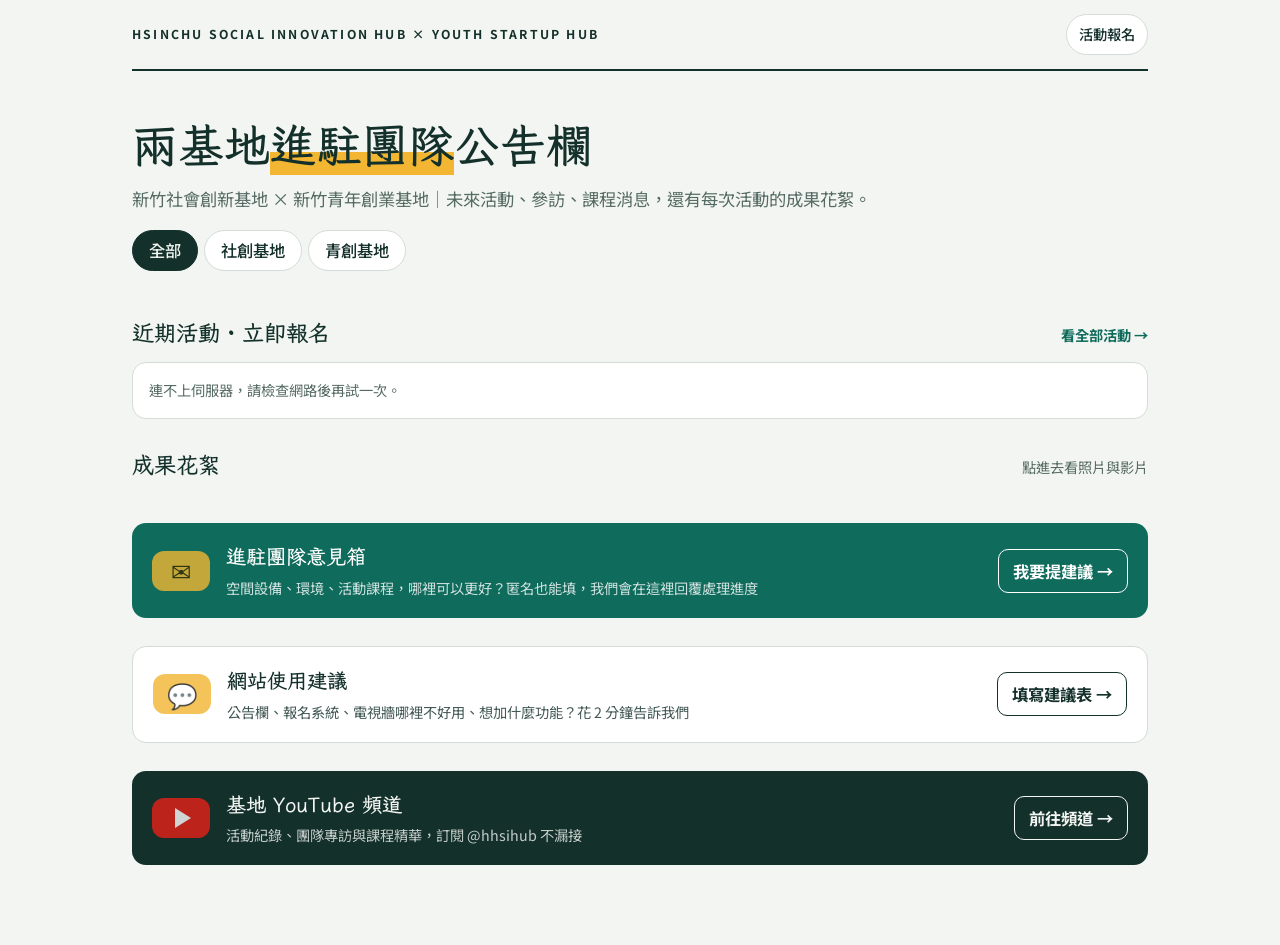
==== index.html @ 6c0ae5ec "公告欄加「網站使用建議」區塊（在意見箱下面） Co-Authored-By: Claude Opus 5.5 <noreply@anthropic.com> Claude-Session: https" ====
<!DOCTYPE html>
<html lang="zh-Hant">
<head>
<meta charset="utf-8">
<meta name="viewport" content="width=device-width, initial-scale=1">
<title>兩基地進駐團隊公告欄｜新竹社創基地 × 新竹青創基地</title>
<meta name="robots" content="noindex">
<meta name="description" content="新竹社會創新基地與新竹青年創業基地的活動、參訪、課程消息與成果花絮。">
<link rel="preconnect" href="https://fonts.googleapis.com">
<link rel="preconnect" href="https://fonts.gstatic.com" crossorigin>
<link href="https://fonts.googleapis.com/css2?family=LXGW+WenKai+TC:wght@400;700&family=Noto+Sans+TC:wght@400;500;700&display=swap" rel="stylesheet">
<link rel="icon" type="image/svg+xml" href="logo-mark.svg">
<link rel="stylesheet" href="style.css?v=20261125a">
<style>
/* 公告欄：沿用報名平台的配色與字體，版面放寬成多欄 */
.wrap{max-width:1080px}
.nav a{white-space:nowrap}
.bases{display:flex;gap:6px;flex-wrap:wrap;margin-top:18px}
.bases button{min-height:40px;padding:6px 16px;border-radius:999px;border:1px solid var(--line);background:var(--card);cursor:pointer;font-weight:500}
.bases button[aria-pressed="true"]{background:var(--ink);color:var(--paper);border-color:var(--ink)}
.sec-head a{font-size:.875rem;color:var(--accent);font-weight:700;text-decoration:none}
.sec-head a:hover{text-decoration:underline}

/* 公告 */
.notes{display:grid;gap:10px}
.notice{display:flex;background:var(--card);border:1px solid var(--line);border-radius:var(--r);overflow:hidden}
.notice.pin{border-color:var(--mark);box-shadow:inset 4px 0 0 var(--mark)}
.notice .date{flex-basis:74px}
.notice .body{flex:1;min-width:0;padding:12px 14px;display:flex;flex-direction:column;gap:6px}
.notice .t{font-weight:700;font-size:1.0625rem;line-height:1.4;overflow-wrap:anywhere}
.notice .txt{margin:0;color:var(--muted);font-size:.9062rem;white-space:pre-line;overflow-wrap:anywhere;display:-webkit-box;-webkit-line-clamp:4;-webkit-box-orient:vertical;overflow:hidden}
.notice .txt.all{-webkit-line-clamp:unset;display:block}
.more{align-self:flex-start;background:none;border:0;padding:0;color:var(--accent);font-weight:700;cursor:pointer;font-size:.875rem}
.k{font-size:.75rem;padding:2px 9px;border-radius:999px;font-weight:700;white-space:nowrap;border:1.5px solid var(--line);color:var(--muted)}
.k.t-參訪{border-color:#7a5bd1;color:#7a5bd1}.k.t-課程{border-color:var(--fb);color:var(--fb)}.k.t-公告{border-color:var(--accent);color:var(--accent)}.k.t-成果花絮{border-color:#c0661c;color:#c0661c}
.k.b-社創{background:#F39800;border-color:#F39800;color:#2b1a00}.k.b-青創{background:#2F7CC0;border-color:#2F7CC0;color:#fff}

/* 近期活動 */
.acts{display:grid;grid-template-columns:repeat(auto-fill,minmax(250px,1fr));gap:14px}
.ev{display:flex;flex-direction:column;background:var(--card);border:1px solid var(--line);border-radius:var(--r);overflow:hidden}
.ev .cover{aspect-ratio:16/10;background:var(--paper);position:relative;overflow:hidden}
.ev .cover img{width:100%;height:100%;object-fit:cover;display:block}
.ev .cover .ph{position:absolute;inset:0;display:flex;flex-direction:column;align-items:center;justify-content:center;background:var(--ink);color:var(--paper);font-family:var(--display)}
.ev .cover .ph b{font-size:2.6rem;line-height:1}.ev .cover .ph i{font-style:normal;opacity:.8}
.ev .cover .dd{position:absolute;left:10px;top:10px;background:var(--card);color:var(--ink);border-radius:10px;padding:4px 10px;font-weight:700;font-variant-numeric:tabular-nums;box-shadow:0 2px 8px rgba(0,0,0,.18)}
.ev .in{padding:12px 14px 14px;display:flex;flex-direction:column;gap:6px;flex:1}
.ev .t{font-weight:700;font-size:1.0625rem;line-height:1.4;overflow-wrap:anywhere}
.ev .m{color:var(--muted);font-size:.8438rem}
.ev .go{margin-top:auto;padding-top:8px;display:flex;gap:8px;flex-wrap:wrap}
.ev .go .btn{flex:1 1 auto}

/* 成果花絮 */
.gal{display:grid;grid-template-columns:repeat(auto-fill,minmax(250px,1fr));gap:14px}
.story{display:flex;flex-direction:column;text-align:left;padding:0;background:var(--card);border:1px solid var(--line);border-radius:var(--r);overflow:hidden;cursor:pointer;color:inherit}
.story:hover{border-color:var(--accent)}
.story:hover .cover img{transform:scale(1.04)}
.story .cover{aspect-ratio:16/10;background:var(--paper);position:relative;overflow:hidden}
.story .cover img{width:100%;height:100%;object-fit:cover;display:block;transition:transform .4s}
.story .ph{position:absolute;inset:0;display:flex;align-items:center;justify-content:center;background:var(--ink);color:var(--paper);font-family:var(--display)}
.story .ph b{font-size:2.4rem}
.story .badge{position:absolute;right:8px;bottom:8px;display:flex;gap:6px}
.story .badge span{background:rgba(0,0,0,.66);color:#fff;border-radius:999px;padding:2px 10px;font-size:.75rem;font-weight:700}
.story .badge .yt{background:#e62117}
.story .play{position:absolute;inset:0;display:flex;align-items:center;justify-content:center}
.story .play i{width:58px;height:40px;border-radius:12px;background:#e62117;display:flex;align-items:center;justify-content:center}
.story .play i::after{content:"";border-left:16px solid #fff;border-top:10px solid transparent;border-bottom:10px solid transparent;margin-left:4px}
.story .in{padding:12px 14px 14px;display:flex;flex-direction:column;gap:6px}
.story .t{font-weight:700;font-size:1.0625rem;line-height:1.4}
.story .m{color:var(--muted);font-size:.8438rem;display:-webkit-box;-webkit-line-clamp:2;-webkit-box-orient:vertical;overflow:hidden}
.showmore{display:flex;justify-content:center;margin-top:14px}

/* YouTube 頻道 */
.channel{display:flex;align-items:center;gap:16px;flex-wrap:wrap;background:var(--ink);color:var(--paper);border-radius:var(--r);padding:18px 20px;text-decoration:none}
.channel .logo{flex:none;width:58px;height:40px;border-radius:12px;background:#e62117;display:flex;align-items:center;justify-content:center}
.channel .logo::after{content:"";border-left:16px solid #fff;border-top:10px solid transparent;border-bottom:10px solid transparent;margin-left:4px}
.channel div{flex:1 1 220px}
.channel b{font-family:var(--display);font-size:1.25rem;display:block}
.channel span{opacity:.8;font-size:.875rem}
.channel em{font-style:normal;font-weight:700;border:1px solid currentColor;border-radius:10px;padding:8px 14px;white-space:nowrap}
.channel.webfb{background:var(--card);color:var(--ink);border:1px solid var(--line)}
.channel.webfb:hover em{background:var(--ink);color:var(--paper)}
.channel.suggest{background:var(--accent);color:var(--accent-ink)}
.channel .logo.mail{background:var(--mark);color:var(--mark-ink);font-size:1.5rem}
.channel .logo.mail::after{display:none}
.channel:hover em{background:var(--paper);color:var(--ink)}

/* 花絮內頁 */
dialog.wide{width:min(920px,100%)}
.vids{display:grid;gap:12px}
.vid{position:relative;aspect-ratio:16/9;border-radius:12px;overflow:hidden;background:#000}
.vid iframe{position:absolute;inset:0;width:100%;height:100%;border:0}
.pics{display:grid;grid-template-columns:repeat(auto-fill,minmax(160px,1fr));gap:8px}
.pics button{padding:0;border:0;border-radius:10px;overflow:hidden;aspect-ratio:4/3;cursor:zoom-in;background:var(--paper)}
.pics img{width:100%;height:100%;object-fit:cover;display:block}
.story-txt{margin:0;white-space:pre-line;overflow-wrap:anywhere}
.share{display:flex;gap:8px;flex-wrap:wrap}

/* 看大圖 */
.lb{position:fixed;inset:0;z-index:50;background:rgba(0,0,0,.92);display:flex;align-items:center;justify-content:center}
.lb[hidden]{display:none}
.lb img{max-width:94vw;max-height:84vh;border-radius:6px;box-shadow:0 10px 40px rgba(0,0,0,.6)}
.lb button{position:absolute;background:rgba(255,255,255,.14);color:#fff;border:0;border-radius:50%;width:48px;height:48px;font-size:1.375rem;cursor:pointer}
.lb button:hover{background:rgba(255,255,255,.28)}
.lb .c{top:16px;right:16px}.lb .p{left:12px;top:50%;transform:translateY(-50%)}.lb .n{right:12px;top:50%;transform:translateY(-50%)}
.lb .cnt{position:absolute;bottom:16px;left:0;right:0;text-align:center;color:#ddd}
</style>
</head>
<body>
<div class="wrap">
  <header class="top">
    <div class="brand">HSINCHU SOCIAL INNOVATION HUB × YOUTH STARTUP HUB</div>
    <nav class="nav"><a href="https://hsh1120201-dev.github.io/activity/" data-actlink>活動報名</a></nav>
  </header>

  <main>
    <div class="hero">
      <h1 class="hero-title">兩基地<em>進駐團隊</em>公告欄</h1>
      <p>新竹社會創新基地 × 新竹青年創業基地｜未來活動、參訪、課程消息，還有每次活動的成果花絮。</p>
      <div class="bases" role="group" aria-label="篩選基地">
        <button type="button" data-base="" aria-pressed="true">全部</button>
        <button type="button" data-base="社創" aria-pressed="false">社創基地</button>
        <button type="button" data-base="青創" aria-pressed="false">青創基地</button>
      </div>
    </div>

    <section id="sec-notes" aria-labelledby="h-notes" hidden>
      <div class="sec-head"><h2 id="h-notes">最新公告｜參訪・課程</h2></div>
      <div id="notes" class="notes"></div>
    </section>

    <section aria-labelledby="h-acts">
      <div class="sec-head"><h2 id="h-acts">近期活動・立即報名</h2><a href="https://hsh1120201-dev.github.io/activity/" data-actlink>看全部活動 →</a></div>
      <div id="acts" class="acts"><div class="panel"><p class="note">載入中…</p></div></div>
    </section>

    <section aria-labelledby="h-gal">
      <div class="sec-head"><h2 id="h-gal">成果花絮</h2><small>點進去看照片與影片</small></div>
      <div id="gal" class="gal"><div class="panel"><p class="note">載入中…</p></div></div>
      <div id="gal-more" class="showmore" hidden><button class="btn ghost" type="button" data-more>看更多花絮</button></div>
    </section>

    <section id="sec-suggest" aria-label="意見箱" hidden>
      <a class="channel suggest" id="suggest-link" href="#" target="_blank" rel="noopener">
        <span class="logo mail" aria-hidden="true">✉</span>
        <div><b>進駐團隊意見箱</b><span>空間設備、環境、活動課程，哪裡可以更好？匿名也能填，我們會在這裡回覆處理進度</span></div>
        <em>我要提建議 →</em>
      </a>
    </section>

    <section aria-label="網站使用建議">
      <a class="channel webfb" href="https://docs.google.com/forms/d/e/1FAIpQLScrMShGvC0ex5igQXjCpkhZ9pznWdEHXjDQ9VGPujIZ1LgDUw/viewform" target="_blank" rel="noopener">
        <span class="logo mail" aria-hidden="true">💬</span>
        <div><b>網站使用建議</b><span>公告欄、報名系統、電視牆哪裡不好用、想加什麼功能？花 2 分鐘告訴我們</span></div>
        <em>填寫建議表 →</em>
      </a>
    </section>

    <section aria-label="YouTube 頻道">
      <a class="channel" href="https://www.youtube.com/@hhsihub" target="_blank" rel="noopener">
        <span class="logo" aria-hidden="true"></span>
        <div><b>基地 YouTube 頻道</b><span>活動紀錄、團隊專訪與課程精華，訂閱 @hhsihub 不漏接</span></div>
        <em>前往頻道 →</em>
      </a>
    </section>
  </main>
</div>

<dialog id="dlg" class="wide" aria-labelledby="dlg-title"><div class="dlg" id="dlg-body"></div></dialog>
<div id="lb" class="lb" hidden role="dialog" aria-label="照片">
  <img id="lb-img" alt="">
  <button class="c" type="button" data-lb="close" aria-label="關閉">✕</button>
  <button class="p" type="button" data-lb="-1" aria-label="上一張">‹</button>
  <button class="n" type="button" data-lb="1" aria-label="下一張">›</button>
  <div class="cnt" id="lb-cnt"></div>
</div>
<div id="toast" role="status" aria-live="polite"></div>

<script src="config.js?v=20261125b"></script>
<script src="common.js"></script>
<script>
(function () {
  "use strict";
  var $ = U.$, esc = U.esc;
  var QS = new URLSearchParams(location.search);
  var S = { acts: [], counts: {}, posts: [], base: /^(社創|青創)$/.test(QS.get("base") || "") ? QS.get("base") : "", galN: 9, lb: null };
  var SITE = window.ACTIVITY_URL || "https://hsh1120201-dev.github.io/activity/", HERE = new URL("./", location.href).href;
  if (/^https:\/\//.test(window.SUGGEST_URL || "")) { $("suggest-link").href = window.SUGGEST_URL; $("sec-suggest").hidden = false; }
  document.querySelectorAll("[data-actlink]").forEach(function (a) { a.href = SITE; });
  var NOTE_TYPES = ["公告", "參訪", "課程"];

  function today() { var d = new Date(), p = function (n) { return (n < 10 ? "0" : "") + n; }; return d.getFullYear() + "-" + p(d.getMonth() + 1) + "-" + p(d.getDate()); }
  function addDays(ymd, n) { var m = ymd.split("-"), d = new Date(+m[0], +m[1] - 1, +m[2] + n), p = function (x) { return (x < 10 ? "0" : "") + x; }; return d.getFullYear() + "-" + p(d.getMonth() + 1) + "-" + p(d.getDate()); }
  function byBase(p) { return !S.base || p.base === S.base || p.base === "兩基地"; }
  function baseTag(b) { return b && b !== "兩基地" ? '<span class="k b-' + esc(b) + '">' + esc(b) + "基地</span>" : '<span class="k">兩基地</span>'; }
  function cover(p) {
    if (p.photos && p.photos.length) return U.photoUrl(p.photos[0], 800);
    var y = (p.youtube || []).map(U.ytId).filter(Boolean)[0];
    return y ? "https://i.ytimg.com/vi/" + y + "/hqdefault.jpg" : "";
  }

  /* 最新公告：置頂的、還沒到的、或最近 7 天內的 */
  function renderNotes() {
    var t = today(), old = addDays(t, -7);
    var list = S.posts.filter(function (p) {
      return NOTE_TYPES.indexOf(p.type) >= 0 && byBase(p) && (p.pinned || !p.date || p.date >= old);
    }).sort(function (a, b) {
      if (a.pinned !== b.pinned) return a.pinned ? -1 : 1;
      var x = a.date || "9999", y = b.date || "9999";
      return x < y ? -1 : x > y ? 1 : 0;
    });
    $("sec-notes").hidden = !list.length;
    $("notes").innerHTML = list.map(function (p) {
      var d = U.dparts(p.date);
      return '<article class="notice' + (p.pinned ? " pin" : "") + '"><div class="date"><b>' + esc(d.md) + "</b><i>" + esc(d.wd) + "</i></div>" +
        '<div class="body"><div class="tags"><span class="k t-' + esc(p.type) + '">' + esc(p.type) + "</span>" + baseTag(p.base) + (p.pinned ? '<span class="chip">置頂</span>' : "") + "</div>" +
        '<div class="t">' + esc(p.title) + "</div>" +
        (p.body ? '<p class="txt">' + esc(p.body) + "</p>" : "") +
        '<div class="row">' + (p.body && p.body.length > 90 ? '<button class="more" type="button" data-expand>看全文</button>' : "") +
        (p.link ? '<a class="btn sm" href="' + esc(p.link) + '" target="_blank" rel="noopener">' + (p.link.indexOf(SITE) === 0 ? "我要報名" : "查看詳情") + "</a>" : "") + "</div></div></article>";
    }).join("");
  }

  /* 近期活動：報名系統裡「報名中」的活動，日期由近到遠 */
  function renderActs() {
    var t = today();
    var list = S.acts.filter(function (a) { return a.status === "open" && (!a.date || a.date >= t); })
      .sort(function (a, b) { var x = a.date || "9999", y = b.date || "9999"; return x < y ? -1 : x > y ? 1 : 0; });
    if (!list.length) { $("acts").innerHTML = '<div class="panel" style="grid-column:1/-1"><p class="note">目前沒有開放報名的活動，新活動上架會第一時間公告在這裡。</p></div>'; return; }
    $("acts").innerHTML = list.map(function (a) {
      var d = U.dparts(a.date), full = a.capacity > 0 && (S.counts[a.id] || 0) >= a.capacity;
      var link = SITE + "?id=" + encodeURIComponent(a.id);
      return '<article class="ev"><div class="cover">' + (a.image ? '<img src="' + esc(a.image) + '" alt="" loading="lazy">' :
          '<div class="ph"><b>' + esc(d.md) + "</b><i>" + esc(d.wd) + "</i></div>") +
        (a.image ? '<span class="dd">' + esc(d.md) + " " + esc(d.wd) + "</span>" : "") + "</div>" +
        '<div class="in"><div class="tags">' + (a.semester ? '<span class="chip">' + esc(a.semester) + "</span>" : "") + '<span class="cnt">' + esc(U.capText(a, S.counts)) + "</span></div>" +
        '<div class="t">' + esc(a.title) + "</div>" +
        '<div class="m">' + esc([d.full, a.time, a.location].filter(Boolean).join("・")) + "</div>" +
        '<div class="go">' + (full ? '<span class="btn" aria-disabled="true" style="opacity:.55;cursor:default">已額滿</span>' : '<a class="btn" href="' + esc(link) + '&v=reg">我要報名</a>') +
        '<a class="btn ghost" href="' + esc(link) + '">活動詳情</a></div></div></article>';
    }).join("");
  }

  /* 成果花絮：新到舊 */
  function stories() {
    return S.posts.filter(function (p) { return p.type === "成果花絮" && byBase(p); }).sort(function (a, b) {
      if (a.pinned !== b.pinned) return a.pinned ? -1 : 1;
      var x = a.date || a.createdAt || "", y = b.date || b.createdAt || ""; return x > y ? -1 : x < y ? 1 : 0;
    });
  }
  function renderGal() {
    var all = stories(), list = all.slice(0, S.galN);
    $("gal-more").hidden = all.length <= S.galN;
    if (!list.length) { $("gal").innerHTML = '<div class="panel" style="grid-column:1/-1"><p class="note">成果花絮整理中，活動照片和影片很快就會放上來！</p></div>'; return; }
    $("gal").innerHTML = list.map(function (p) {
      var c = cover(p), nPic = (p.photos || []).length, nVid = (p.youtube || []).filter(U.ytId).length, d = U.dparts(p.date);
      return '<button type="button" class="story" data-story="' + esc(p.id) + '"><div class="cover">' +
        (c ? '<img src="' + esc(c) + '" alt="" loading="lazy" referrerpolicy="no-referrer">' : '<span class="ph"><b>' + esc(d.md || "花絮") + "</b></span>") +
        (!nPic && nVid ? '<span class="play"><i></i></span>' : "") +
        '<span class="badge">' + (nPic ? "<span>📷 " + nPic + " 張</span>" : "") + (nVid ? '<span class="yt">▶ 影片</span>' : "") + "</span></div>" +
        '<div class="in"><div class="tags">' + baseTag(p.base) + (p.date ? '<span class="cnt">' + esc(d.full) + "</span>" : "") + "</div>" +
        '<div class="t">' + esc(p.title) + "</div>" + (p.body ? '<div class="m">' + esc(p.body) + "</div>" : "") + "</div></button>";
    }).join("");
  }

  function render() {
    document.querySelectorAll("[data-base]").forEach(function (b) { b.setAttribute("aria-pressed", String(b.dataset.base === S.base)); });
    renderNotes(); renderActs(); renderGal();
  }

  function openStory(id) {
    var p = S.posts.filter(function (x) { return x.id === id; })[0];
    if (!p) return;
    var vids = (p.youtube || []).map(U.ytId).filter(Boolean), pics = p.photos || [];
    U.showDlg(U.head(p.title) +
      '<div class="tags">' + baseTag(p.base) + (p.date ? '<span class="cnt">' + esc(U.dparts(p.date).full) + "</span>" : "") + "</div>" +
      (p.body ? '<p class="story-txt">' + esc(p.body) + "</p>" : "") +
      (vids.length ? '<div class="vids">' + vids.map(function (v) {
        return '<div class="vid"><iframe src="https://www.youtube-nocookie.com/embed/' + v + '?rel=0" title="' + esc(p.title) + ' 影片" allow="accelerometer; autoplay; clipboard-write; encrypted-media; gyroscope; picture-in-picture" allowfullscreen loading="lazy"></iframe></div>';
      }).join("") + "</div>" : "") +
      (pics.length ? '<div class="pics">' + pics.map(function (u, i) {
        return '<button type="button" data-pic="' + i + '" aria-label="看大圖 第 ' + (i + 1) + ' 張"><img src="' + esc(U.photoUrl(u, 480)) + '" alt="" loading="lazy" referrerpolicy="no-referrer"></button>';
      }).join("") + "</div>" : "") +
      '<div class="share">' + (p.link ? '<a class="btn" href="' + esc(p.link) + '" target="_blank" rel="noopener">相關連結</a>' : "") +
      '<button class="btn ghost" type="button" data-share="' + esc(p.id) + '">複製這篇花絮的連結</button></div>');
    S.cur = p;
    if (location.hash !== "#p-" + p.id) history.replaceState(null, "", "#p-" + p.id);
  }
  function showPic(i) {
    var pics = (S.cur && S.cur.photos) || [];
    if (!pics.length) return;
    S.lb = (i + pics.length) % pics.length;
    $("lb-img").src = U.photoUrl(pics[S.lb], 1600);
    $("lb-cnt").textContent = (S.lb + 1) + " / " + pics.length;
    $("lb").hidden = false;
  }
  function closePic() { $("lb").hidden = true; $("lb-img").removeAttribute("src"); S.lb = null; }

  document.addEventListener("click", function (e) {
    var t = e.target.closest("[data-base],[data-story],[data-close],[data-pic],[data-lb],[data-more],[data-expand],[data-share]");
    if (!t) { if (e.target === $("dlg")) U.closeDlg(); else if (e.target === $("lb")) closePic(); return; }
    var d = t.dataset;
    if (d.base !== undefined) { S.base = d.base; render(); }
    else if (d.story !== undefined) openStory(d.story);
    else if (d.close !== undefined) U.closeDlg();
    else if (d.pic !== undefined) showPic(+d.pic);
    else if (d.lb !== undefined) { if (d.lb === "close") closePic(); else showPic(S.lb + +d.lb); }
    else if (d.more !== undefined) { S.galN += 9; renderGal(); }
    else if (d.expand !== undefined) { var x = t.closest(".body").querySelector(".txt"); x.classList.toggle("all"); t.textContent = x.classList.contains("all") ? "收起" : "看全文"; }
    else if (d.share !== undefined) {
      var url = HERE + "#p-" + d.share;
      navigator.clipboard.writeText(url).then(function () { U.toast("連結已複製，可以貼到 LINE 或 FB。"); }, function () { U.toast("連結是：" + url); });
    }
  });
  document.addEventListener("keydown", function (e) {
    if (S.lb == null) return;
    if (e.key === "Escape") { e.preventDefault(); closePic(); }
    else if (e.key === "ArrowLeft") showPic(S.lb - 1);
    else if (e.key === "ArrowRight") showPic(S.lb + 1);
  }, true);
  $("dlg").addEventListener("close", function () { closePic(); S.cur = null; if (/^#p-/.test(location.hash)) history.replaceState(null, "", location.pathname + location.search); });

  function load() {
    if (!U.configured()) { $("acts").innerHTML = U.SETUP_NOTE; $("gal").innerHTML = ""; return; }
    U.api("board").catch(function (e) {
      if (/不支援/.test(e.message)) return U.api("list"); // 後端還沒更新：先只顯示活動
      throw e;
    }).then(function (j) {
      S.acts = j.activities || []; S.counts = j.counts || {}; S.posts = j.posts || [];
      render();
      var m = /^#p-([A-Za-z0-9]+)$/.exec(location.hash);
      if (m) openStory(m[1]);
    }).catch(function (e) {
      $("acts").innerHTML = '<div class="panel" style="grid-column:1/-1"><p class="note">' + esc(e.message) + "</p></div>"; $("gal").innerHTML = "";
    });
  }
  load();
})();
</script>
</body>
</html>
---- style.css ----
/* layout: a campus notice board. One column; each activity is a ticket led by its date stub. */
:root{
  --paper:#f2f5f1; --card:#ffffff; --ink:#14302b; --muted:#566b65; --line:#d3dcd6;
  --accent:#0f6b5c; --accent-ink:#ffffff; --mark:#f2b632; --mark-ink:#3a2a00;
  --open:#1d7a46; --fb:#2b5fb8; --closed:#66716d; --danger:#b3372b;
  --display:"LXGW WenKai TC","Noto Serif TC","PMingLiU",serif;
  --body:"Noto Sans TC","PingFang TC","Microsoft JhengHei",system-ui,sans-serif;
  --r:14px;
}
@media (prefers-color-scheme: dark){
  :root:not([data-theme="light"]){
    color-scheme:dark;
    --paper:#0f1a18; --card:#172523; --ink:#e6efea; --muted:#9db0a9; --line:#2c3f3a;
    --accent:#55c7b0; --accent-ink:#072019; --mark:#f2b632; --mark-ink:#3a2a00;
    --open:#6fd49a; --fb:#8fb4f5; --closed:#9aa5a1; --danger:#f08a7e;
  }
}
:root[data-theme="dark"]{
  color-scheme:dark;
  --paper:#0f1a18; --card:#172523; --ink:#e6efea; --muted:#9db0a9; --line:#2c3f3a;
  --accent:#55c7b0; --accent-ink:#072019; --mark:#f2b632; --mark-ink:#3a2a00;
  --open:#6fd49a; --fb:#8fb4f5; --closed:#9aa5a1; --danger:#f08a7e;
}
*{box-sizing:border-box}
html,body{margin:0}
/* 字級自適應：手機 16px，隨螢幕變寬逐步放大到 18px，全站字級都以 rem 跟著縮放 */
html{font-size:clamp(15px,14.4px + .15vw,17px)}
body{background:var(--paper);color:var(--ink);font-family:var(--body);font-size:1rem;line-height:1.6;-webkit-text-size-adjust:100%}
button,input,select,textarea{font:inherit;color:inherit}
:focus-visible{outline:3px solid var(--mark);outline-offset:2px}
.wrap{max-width:760px;margin:0 auto;padding:0 16px 64px}
.top{display:flex;align-items:center;justify-content:space-between;gap:12px;padding:14px 0;border-bottom:2px solid var(--ink)}
.brand{font-size:0.75rem;letter-spacing:.18em;font-weight:700}
.nav{display:flex;gap:6px}
.nav a{padding:8px 12px;border-radius:999px;text-decoration:none;color:var(--ink);font-size:0.875rem;font-weight:500;border:1px solid var(--line);background:var(--card)}
.nav a[aria-current="page"]{background:var(--ink);color:var(--paper);border-color:var(--ink)}
.hero{padding:28px 0 8px}
h1{font-family:var(--display);font-weight:700;font-size:clamp(1.875rem,1.2rem + 3vw,3.25rem);line-height:1.2;margin:0;text-wrap:balance}
h1 em{font-style:normal;background:linear-gradient(transparent 62%,var(--mark) 62%)}
.hero p{margin:10px 0 0;color:var(--muted)}
h2{font-family:var(--display);font-size:1.375rem;margin:0;text-wrap:balance}
section{margin-top:28px}
.sec-head{display:flex;align-items:baseline;justify-content:space-between;gap:12px;flex-wrap:wrap;margin-bottom:12px}
.sec-head small{color:var(--muted);font-size:0.875rem}
.panel{background:var(--card);border:1px solid var(--line);border-radius:var(--r);padding:16px}
.note{color:var(--muted);font-size:0.875rem;margin:0}
.filters{display:flex;gap:10px;flex-wrap:wrap;margin-bottom:12px}
.filters label{flex:1 1 140px;display:flex;flex-direction:column;gap:4px;font-size:0.8125rem;color:var(--muted)}
select,input[type=text],input[type=date],input[type=number],textarea{
  width:100%;min-height:46px;padding:10px 12px;border:1px solid var(--line);border-radius:10px;background:var(--card);color:var(--ink)}
textarea{min-height:92px;resize:vertical}
.list{display:flex;flex-direction:column;gap:10px}
.act{display:flex;align-items:stretch;gap:0;width:100%;text-align:left;padding:0;background:var(--card);border:1px solid var(--line);border-radius:var(--r);cursor:pointer;overflow:hidden}
.act:hover{border-color:var(--accent)}
.date{flex:0 0 74px;display:flex;flex-direction:column;align-items:center;justify-content:center;padding:12px 6px;background:var(--ink);color:var(--paper);border-right:2px dashed var(--paper)}
.date b{font-family:var(--display);font-size:1.5rem;line-height:1.1;font-variant-numeric:tabular-nums}
.date i{font-style:normal;font-size:0.75rem;opacity:.8}
.act .body{flex:1 1 auto;min-width:0;padding:12px 14px;display:flex;flex-direction:column;gap:6px}
.act .t{font-weight:700;font-size:1.0625rem;line-height:1.35;overflow-wrap:anywhere}
.act .m{color:var(--muted);font-size:0.8438rem;overflow-wrap:anywhere}
.tags{display:flex;gap:8px;flex-wrap:wrap;align-items:center}
.pill{display:inline-flex;align-items:center;gap:6px;padding:2px 10px;border-radius:999px;font-size:0.7812rem;font-weight:700;border:1.5px solid currentColor;white-space:nowrap}
.pill::before{content:"";width:7px;height:7px;border-radius:50%;background:currentColor}
.pill.open{color:var(--open)} .pill.feedback{color:var(--fb)} .pill.closed{color:var(--closed)}
.pill.closed::before{background:transparent;border:1.5px solid currentColor}
.chip{font-size:0.7812rem;padding:2px 9px;border-radius:999px;background:var(--mark);color:var(--mark-ink);font-weight:700;white-space:nowrap}
.cnt{font-size:0.8125rem;color:var(--muted);font-variant-numeric:tabular-nums}
.btn{display:inline-flex;align-items:center;justify-content:center;min-height:46px;padding:10px 18px;border-radius:10px;border:1px solid var(--accent);background:var(--accent);color:var(--accent-ink);font-weight:700;cursor:pointer}
.btn.ghost{background:transparent;color:var(--ink);border-color:var(--line)}
.btn.danger{background:transparent;color:var(--danger);border-color:var(--danger)}
.btn.sm{min-height:38px;padding:6px 12px;font-size:0.875rem}
.btn:disabled{opacity:.5;cursor:not-allowed}
.row{display:flex;gap:10px;flex-wrap:wrap;align-items:center}
dialog{border:0;padding:0;background:var(--card);color:var(--ink);width:min(620px,100%);max-width:100%;max-height:92%;border-radius:18px 18px 0 0;margin:auto auto 0}
@media (min-width:640px){dialog{border-radius:18px;margin:auto}}
dialog::backdrop{background:rgba(8,20,18,.55)}
.dlg{padding:18px 18px 24px;display:flex;flex-direction:column;gap:14px}
.dlg-head{display:flex;justify-content:space-between;align-items:flex-start;gap:12px}
.dlg h3{font-family:var(--display);font-size:1.375rem;line-height:1.3;margin:0;overflow-wrap:anywhere}
.x{flex:0 0 auto;width:42px;height:42px;border-radius:50%;border:1px solid var(--line);background:transparent;cursor:pointer;font-size:1.125rem}
dl.meta{display:grid;grid-template-columns:auto 1fr;gap:6px 14px;margin:0;font-size:0.9375rem}
dl.meta dt{color:var(--muted)} dl.meta dd{margin:0;overflow-wrap:anywhere}
.desc{white-space:pre-wrap;overflow-wrap:anywhere;margin:0}
form{display:flex;flex-direction:column;gap:12px}
.f{display:flex;flex-direction:column;gap:4px;font-size:0.875rem;font-weight:500}
.f span i{font-style:normal;color:var(--danger)}
.grid2{display:grid;grid-template-columns:1fr 1fr;gap:12px}
@media (max-width:420px){.grid2{grid-template-columns:1fr}}
hr{border:0;border-top:1px dashed var(--line);margin:2px 0;width:100%}
.ok{border-left:4px solid var(--open);padding:10px 12px;background:var(--paper);border-radius:8px;font-size:0.9375rem}
.warn{border-left:4px solid var(--mark);padding:10px 12px;background:var(--paper);border-radius:8px;font-size:0.9375rem}
.rate{display:flex;gap:8px;flex-wrap:wrap}
.rate label{position:relative}
.rate input{position:absolute;opacity:0;inset:0}
.rate span{display:flex;align-items:center;justify-content:center;width:50px;height:46px;border:1px solid var(--line);border-radius:10px;font-weight:700;cursor:pointer}
.rate input:checked+span{background:var(--accent);color:var(--accent-ink);border-color:var(--accent)}
.rate input:focus-visible+span{outline:3px solid var(--mark);outline-offset:2px}
.tabs{display:flex;gap:6px;flex-wrap:wrap;margin-bottom:14px}
.tabs button{min-height:42px;padding:8px 14px;border-radius:10px;border:1px solid var(--line);background:var(--card);cursor:pointer;font-weight:500}
.tabs button[aria-selected="true"]{background:var(--ink);color:var(--paper);border-color:var(--ink)}
.scroll{overflow-x:auto;border:1px solid var(--line);border-radius:var(--r);background:var(--card)}
table{border-collapse:collapse;width:100%;font-size:0.875rem;font-variant-numeric:tabular-nums}
th,td{padding:10px 12px;text-align:left;border-bottom:1px solid var(--line);white-space:nowrap;vertical-align:top}
td.wrapc{white-space:normal;min-width:180px;overflow-wrap:anywhere}
th{color:var(--muted);font-weight:500;font-size:0.8125rem}
tr:last-child td{border-bottom:0}
.arow{display:flex;gap:12px;align-items:center;justify-content:space-between;flex-wrap:wrap;padding:12px 14px;background:var(--card);border:1px solid var(--line);border-radius:var(--r)}
.arow .info{flex:1 1 220px;min-width:0;display:flex;flex-direction:column;gap:4px}
.stat{display:flex;gap:18px;flex-wrap:wrap;align-items:flex-end;margin-bottom:12px}
.stat b{font-family:var(--display);font-size:2.125rem;line-height:1}
.bars{display:grid;grid-template-columns:auto 1fr auto;gap:4px 8px;align-items:center;font-size:0.8125rem;flex:1 1 200px}
.bars .bar{height:10px;border-radius:5px;background:var(--line);overflow:hidden}
.bars .bar i{display:block;height:100%;background:var(--accent)}
.fbitem{padding:12px 14px;border:1px solid var(--line);border-radius:var(--r);background:var(--card)}
.fbitem p{margin:6px 0 0;white-space:pre-wrap;overflow-wrap:anywhere}
#toast{position:fixed;left:50%;bottom:20px;transform:translateX(-50%);background:var(--ink);color:var(--paper);padding:10px 16px;border-radius:999px;font-size:0.875rem;max-width:calc(100% - 32px);opacity:0;pointer-events:none;transition:opacity .2s;z-index:99}
#toast.on{opacity:1}
@media (prefers-reduced-motion:reduce){#toast{transition:none}}
[hidden]{display:none!important}
.login{max-width:420px}
.sid-row{display:flex;gap:10px;flex-wrap:wrap}
.sid-row input{flex:1 1 180px}

details summary{cursor:pointer;color:var(--muted);font-size:0.9062rem;padding:8px 0}
dialog:modal{overflow:auto}
.survey{gap:18px}
.sv-intro{display:flex;flex-direction:column;gap:6px;padding:12px 14px;background:var(--paper);border-radius:10px}
.sv-intro p{margin:0}
.sv-q{display:flex;flex-direction:column;gap:10px;padding:14px 0;border-top:1px solid var(--line);border:0;margin:0;min-width:0}
.sv-q+.sv-q,.sv-note+.sv-q,.sv-q+.sv-note{border-top:1px solid var(--line)}
.sv-t{font-weight:700;display:flex;gap:8px;align-items:baseline;padding:0}
.sv-t b{flex:0 0 auto;min-width:24px;height:24px;border-radius:50%;background:var(--ink);color:var(--paper);font-size:0.8125rem;display:inline-flex;align-items:center;justify-content:center}
.sv-t i{font-style:normal;color:var(--danger)}
.sv-q.miss .sv-t{color:var(--danger)}
.mrow.miss legend{color:var(--danger)}
.choices{display:flex;flex-wrap:wrap;gap:8px}
.opt{position:relative}
.opt input{position:absolute;opacity:0;inset:0;margin:0;cursor:pointer}
.opt span{display:inline-flex;align-items:center;min-height:42px;padding:8px 14px;border:1px solid var(--line);border-radius:999px;background:var(--card);font-size:0.9062rem}
.opt input:checked+span{background:var(--accent);color:var(--accent-ink);border-color:var(--accent);font-weight:700}
.opt input:focus-visible+span{outline:3px solid var(--mark);outline-offset:2px}
.mrow{border:0;padding:0;margin:0;display:flex;flex-direction:column;gap:6px;min-width:0}
.mrow legend{font-size:0.9062rem;color:var(--muted);padding:0;margin-bottom:6px}
.mrow .opt span{min-height:38px;padding:6px 11px;font-size:0.8438rem}
.sv-note{padding:12px 14px;border-left:4px solid var(--mark);background:var(--paper);border-radius:8px;font-size:0.9062rem;white-space:pre-line}
.slider{display:flex;align-items:center;gap:12px}
.slider input{flex:1 1 auto;accent-color:var(--accent);min-height:42px}
.slider output{flex:0 0 76px;text-align:right;font-weight:700;font-variant-numeric:tabular-nums}
.slider.untouched output{color:var(--muted);font-weight:400;font-size:0.8125rem}
.ends{display:flex;justify-content:space-between;color:var(--muted);font-size:0.7812rem;margin-top:-6px;padding-right:88px}
.mtable td.num,.mtable th.num{text-align:right}
.linkbox{display:flex;gap:8px;flex-wrap:wrap;align-items:center}
.linkbox code{flex:1 1 240px;min-width:0;padding:8px 10px;background:var(--paper);border:1px solid var(--line);border-radius:8px;font-size:0.8125rem;overflow-wrap:anywhere}
.sv-block{display:flex;flex-direction:column;gap:10px}
.sv-block h4{margin:0;font-size:1rem}
.sv-q+.sv-q,.sv-note+.sv-q,.sv-q+.sv-note{border-top:0;box-shadow:inset 0 1px 0 var(--line)}
.sv-q>legend{float:left;width:100%;margin-bottom:10px}
.sv-q>legend+*{clear:both}
.mrow .choices{display:grid;grid-template-columns:repeat(5,minmax(0,1fr));gap:6px}
.mrow .opt span{width:100%;justify-content:center;text-align:center;min-height:44px;padding:4px 2px;border-radius:10px;font-size:0.8125rem;line-height:1.25}
.sv-block .bars{flex:none}
.choices.free{display:flex;flex-wrap:wrap}
.choices.free .opt span{width:auto;padding:4px 14px}
.mrow:not(.sv-q .mrow) .choices:not(.free){grid-template-columns:repeat(3,minmax(0,1fr))}
.fixed{min-height:46px;padding:10px 12px;border:1px dashed var(--line);border-radius:10px;background:var(--paper);overflow-wrap:anywhere}
#reg-form .mrow legend.f{color:var(--ink);font-size:0.875rem;font-weight:500;margin-bottom:4px}
#reg-form .mrow legend i{font-style:normal;color:var(--danger)}
#reg-form .f>span i{font-style:normal;color:var(--danger)}
input[type=tel],input[type=email],input[type=password]{width:100%;min-height:46px;padding:10px 12px;border:1px solid var(--line);border-radius:10px;background:var(--card);color:var(--ink)}
#reg-form .mrow.miss legend.f{color:var(--danger)}
.act .thumb{flex:0 0 88px;align-self:stretch;min-height:96px;background:var(--paper);border-left:1px solid var(--line);overflow:hidden}
.act .thumb img{display:block;width:100%;height:100%;object-fit:cover}
.poster{display:block;margin:0 -18px;background:var(--paper);border-top:1px solid var(--line);border-bottom:1px solid var(--line)}
.poster img{display:block;width:100%;max-height:min(70vh,560px);object-fit:contain}
.athumb{flex:0 0 56px;width:56px;height:56px;border-radius:8px;object-fit:cover;background:var(--paper);border:1px solid var(--line)}
.athumb.empty{display:inline-flex;align-items:center;justify-content:center;font-size:0.6875rem;color:var(--muted)}
.imgpick{display:flex;flex-direction:column;gap:8px}
.imgprev{display:flex;align-items:center;justify-content:center;min-height:80px;padding:8px;border:1px dashed var(--line);border-radius:10px;background:var(--paper)}
.imgprev img{display:block;max-width:100%;max-height:220px;border-radius:6px}
label.btn{cursor:pointer}
@media (max-width:420px){.act .thumb{flex-basis:72px}}
.mailprev{border:1px solid var(--line);border-radius:10px;background:var(--paper);padding:12px 14px;display:flex;flex-direction:column;gap:8px}
.mailprev pre{margin:0;white-space:pre-wrap;overflow-wrap:anywhere;font-family:var(--body);font-size:0.9062rem;line-height:1.6}
td input[type=checkbox],th input[type=checkbox]{width:18px;height:18px;accent-color:var(--accent)}
.btn.sm[disabled]{opacity:.5}
.mailbody{font-size:0.9062rem;line-height:1.75;overflow-wrap:anywhere}
.mailbody hr{border:0;border-top:1px solid var(--line);margin:10px 0}
.mailbody a{color:var(--accent)}
code{font-size:0.7812rem;padding:1px 5px;border-radius:5px;background:var(--paper);border:1px solid var(--line)}
.mailbody img{display:block;max-width:100%;height:auto;margin:8px 0;border-radius:6px}
.qcard{display:flex;flex-direction:column;gap:10px;padding:14px;border:1px solid var(--line);border-radius:12px;background:var(--paper)}
.qhead{display:flex;align-items:center;gap:10px;flex-wrap:wrap}
.qtools{margin-left:auto;display:flex;gap:6px}
.qtools .btn.sm{min-height:34px;padding:4px 10px}
.chk{display:inline-flex;align-items:center;gap:8px;font-size:0.875rem;width:max-content}
.chk input{width:18px;height:18px;accent-color:var(--accent)}
.qcard input[type=number]{width:100%;min-height:46px;padding:10px 12px;border:1px solid var(--line);border-radius:10px;background:var(--card);color:var(--ink)}
.act-btns{display:grid;grid-template-columns:1fr 1fr;gap:10px}
.act.act-card{cursor:default}
.act.act-card:hover{border-color:var(--line)}
.act-btns.inline{display:inline-flex;gap:6px;flex-wrap:wrap}
.act-btns.inline .btn{min-height:30px;padding:3px 12px;font-size:0.8438rem;border-radius:999px}
.act-btns .btn:disabled{background:var(--paper);border-color:var(--line);color:var(--muted);opacity:1}
/* ===== 自適應版面 ===== */
/* 手機：按鈕放大、平均分配，方便手指點按 */
@media (max-width:520px){
  .act-btns.inline{display:flex;width:100%}
  .act-btns.inline .btn{flex:1 1 0;min-height:36px;font-size:0.875rem}
  .hero{padding:20px 0 4px}
  .act .date{flex-basis:64px}
  .act .date b{font-size:1.25rem}
}
/* 平板以上：版面放寬 */
@media (min-width:900px){
  .wrap{max-width:1080px;padding:0 32px 80px}
  .hero{padding:44px 0 16px}
  .hero p{font-size:1.0625rem}
  .filters label{flex:0 1 240px}
}
/* 電腦：活動卡片兩欄排列 */
@media (min-width:1024px){
  .list{display:grid;grid-template-columns:repeat(2,minmax(0,1fr));gap:14px}
  .list > .panel{grid-column:1 / -1}
}
/* 大標題自適應：手機分兩行、字級跟著螢幕寬度縮放；寬螢幕合成一行 */
.hero-title{font-size:clamp(1.5rem,7.4vw,2.5rem);line-height:1.3}
.hero-title span{display:block}
.hero-title span + span{margin-top:.15em}
@media (min-width:700px){
  .hero-title{font-size:clamp(2rem,3.6vw,2.9rem)}
  .hero-title{white-space:nowrap}
  .hero-title span{display:inline}
  .hero-title span + span{margin:0 0 0 .3em}
}
/* 輸入框維持 16px，避免 iPhone 點輸入框時自動放大畫面 */
input,select,textarea{font-size:max(16px,1rem)}
/* 單一活動頁（?id=活動編號） */
.single{margin-top:20px}
.single > .panel.dlg{padding:20px}
.single .back{align-self:flex-start;color:var(--muted);font-size:0.875rem;text-decoration:none}
.single .back:hover{color:var(--ink);text-decoration:underline}
.single-title{font-size:clamp(1.375rem,1rem + 2vw,2rem);line-height:1.3;overflow-wrap:anywhere}
.page-link{margin:0}
@media (min-width:900px){.is-single .wrap{max-width:820px}}
a.btn{text-decoration:none}
/* 列印／存成 PDF：只留下回饋分析內容 */
@media print{
  body{background:#fff}
  .top,.hero,.tabs,label[for="a-pick"],.noprint,.linkbox,#toast,dialog,[data-logout]{display:none!important}
  .wrap{max-width:none;padding:0}
  .panel,.sv-block{break-inside:avoid;box-shadow:none}
  .scroll{overflow:visible}
}
/* 回饋分析圖表 */
.chart{margin:4px 0 8px;display:flex;flex-direction:column;gap:6px}
.chart-svg{overflow-x:auto}
.chart-svg svg{display:block;width:100%;max-width:640px;min-width:420px;height:auto}
.chart figcaption{display:flex;justify-content:flex-end;max-width:640px}
.chart svg g:hover text{fill:var(--ink)}

/* EDM 和行銷貼文 */
dialog:has(.edm){width:min(1120px,100%)}
.edm{display:grid;gap:16px}
.edm-fields{display:flex;flex-direction:column;gap:10px}
.edm-out{display:flex;flex-direction:column;gap:10px;min-width:0}
.edm-post{min-height:420px;font-size:0.9375rem;line-height:1.7;background:var(--paper)}
.edm-frame{width:100%;height:560px;border:1px solid var(--line);border-radius:10px;background:#eef2ef}
@media (min-width:860px){
  .edm{grid-template-columns:minmax(0,5fr) minmax(0,6fr)}
  .edm-out{position:sticky;top:0;align-self:start}
  .edm-post{min-height:560px}
}
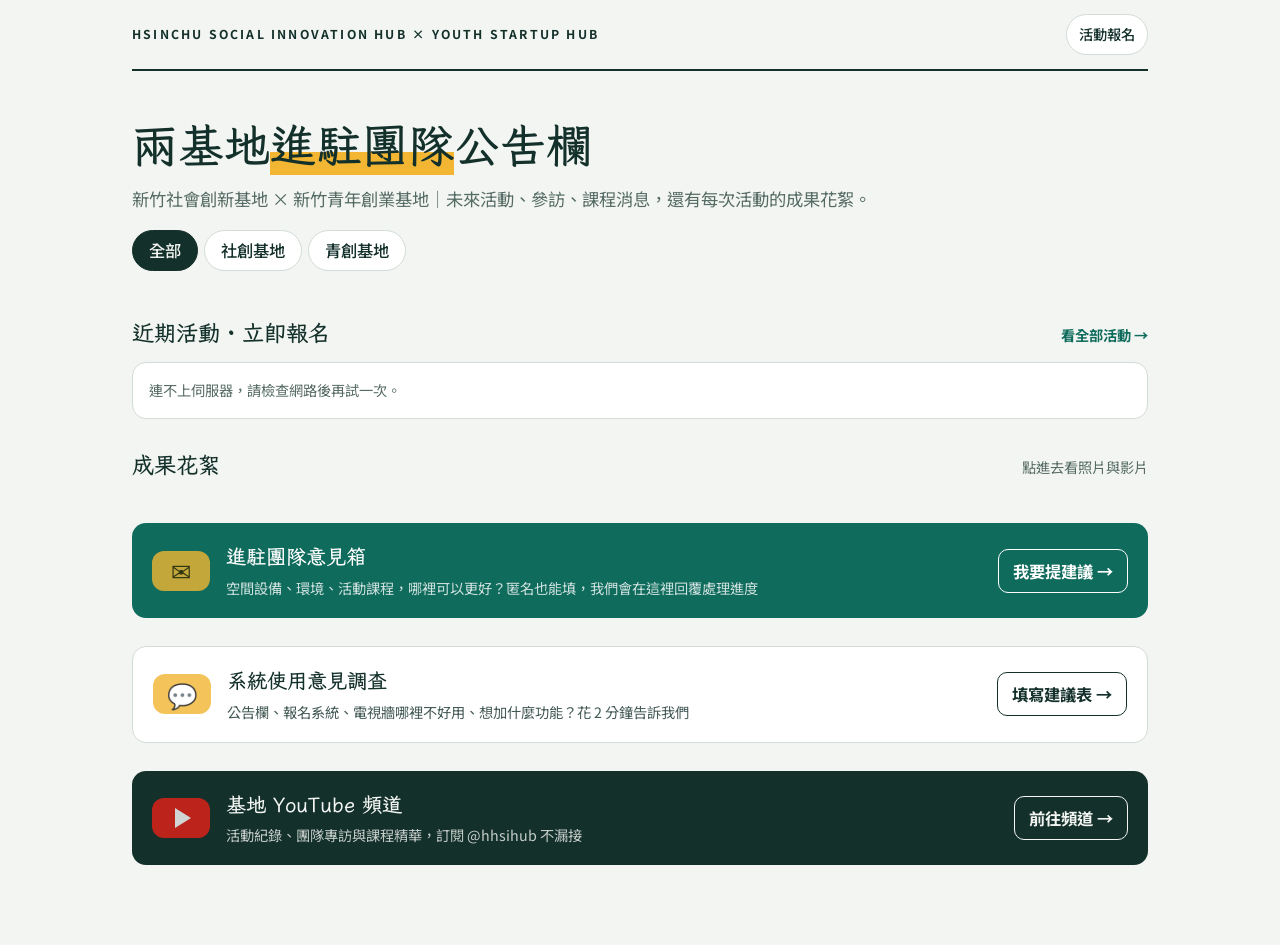
==== commit f6ebe4ef: "新增「進駐團隊活動」：公告欄後台可新增，大廳電視牆自動輪播；建議表改名系統使用意見調查 Co-Authored-By: Claude Opus 5.5 <noreply@anthropic.com> " ====
--- a/index.html
+++ b/index.html
@@ -32,7 +32,7 @@
 .notice .txt.all{-webkit-line-clamp:unset;display:block}
 .more{align-self:flex-start;background:none;border:0;padding:0;color:var(--accent);font-weight:700;cursor:pointer;font-size:.875rem}
 .k{font-size:.75rem;padding:2px 9px;border-radius:999px;font-weight:700;white-space:nowrap;border:1.5px solid var(--line);color:var(--muted)}
-.k.t-參訪{border-color:#7a5bd1;color:#7a5bd1}.k.t-課程{border-color:var(--fb);color:var(--fb)}.k.t-公告{border-color:var(--accent);color:var(--accent)}.k.t-成果花絮{border-color:#c0661c;color:#c0661c}
+.k.t-團隊活動{border-color:var(--open);color:var(--open)}.k.t-參訪{border-color:#7a5bd1;color:#7a5bd1}.k.t-課程{border-color:var(--fb);color:var(--fb)}.k.t-公告{border-color:var(--accent);color:var(--accent)}.k.t-成果花絮{border-color:#c0661c;color:#c0661c}
 .k.b-社創{background:#F39800;border-color:#F39800;color:#2b1a00}.k.b-青創{background:#2F7CC0;border-color:#2F7CC0;color:#fff}
 
 /* 近期活動 */
@@ -147,10 +147,10 @@
       </a>
     </section>
 
-    <section aria-label="網站使用建議">
+    <section aria-label="系統使用意見調查">
       <a class="channel webfb" href="https://docs.google.com/forms/d/e/1FAIpQLScrMShGvC0ex5igQXjCpkhZ9pznWdEHXjDQ9VGPujIZ1LgDUw/viewform" target="_blank" rel="noopener">
         <span class="logo mail" aria-hidden="true">💬</span>
-        <div><b>網站使用建議</b><span>公告欄、報名系統、電視牆哪裡不好用、想加什麼功能？花 2 分鐘告訴我們</span></div>
+        <div><b>系統使用意見調查</b><span>公告欄、報名系統、電視牆哪裡不好用、想加什麼功能？花 2 分鐘告訴我們</span></div>
         <em>填寫建議表 →</em>
       </a>
     </section>
@@ -186,7 +186,7 @@
   var SITE = window.ACTIVITY_URL || "https://hsh1120201-dev.github.io/activity/", HERE = new URL("./", location.href).href;
   if (/^https:\/\//.test(window.SUGGEST_URL || "")) { $("suggest-link").href = window.SUGGEST_URL; $("sec-suggest").hidden = false; }
   document.querySelectorAll("[data-actlink]").forEach(function (a) { a.href = SITE; });
-  var NOTE_TYPES = ["公告", "參訪", "課程"];
+  var NOTE_TYPES = ["團隊活動", "公告", "參訪", "課程"];
 
   function today() { var d = new Date(), p = function (n) { return (n < 10 ? "0" : "") + n; }; return d.getFullYear() + "-" + p(d.getMonth() + 1) + "-" + p(d.getDate()); }
   function addDays(ymd, n) { var m = ymd.split("-"), d = new Date(+m[0], +m[1] - 1, +m[2] + n), p = function (x) { return (x < 10 ? "0" : "") + x; }; return d.getFullYear() + "-" + p(d.getMonth() + 1) + "-" + p(d.getDate()); }
@@ -214,6 +214,7 @@
       return '<article class="notice' + (p.pinned ? " pin" : "") + '"><div class="date"><b>' + esc(d.md) + "</b><i>" + esc(d.wd) + "</i></div>" +
         '<div class="body"><div class="tags"><span class="k t-' + esc(p.type) + '">' + esc(p.type) + "</span>" + baseTag(p.base) + (p.pinned ? '<span class="chip">置頂</span>' : "") + "</div>" +
         '<div class="t">' + esc(p.title) + "</div>" +
+        (p.team || p.time || p.location ? '<div class="cnt">' + esc([p.team, p.time, p.location].filter(Boolean).join("・")) + "</div>" : "") +
         (p.body ? '<p class="txt">' + esc(p.body) + "</p>" : "") +
         '<div class="row">' + (p.body && p.body.length > 90 ? '<button class="more" type="button" data-expand>看全文</button>' : "") +
         (p.link ? '<a class="btn sm" href="' + esc(p.link) + '" target="_blank" rel="noopener">' + (p.link.indexOf(SITE) === 0 ? "我要報名" : "查看詳情") + "</a>" : "") + "</div></div></article>";
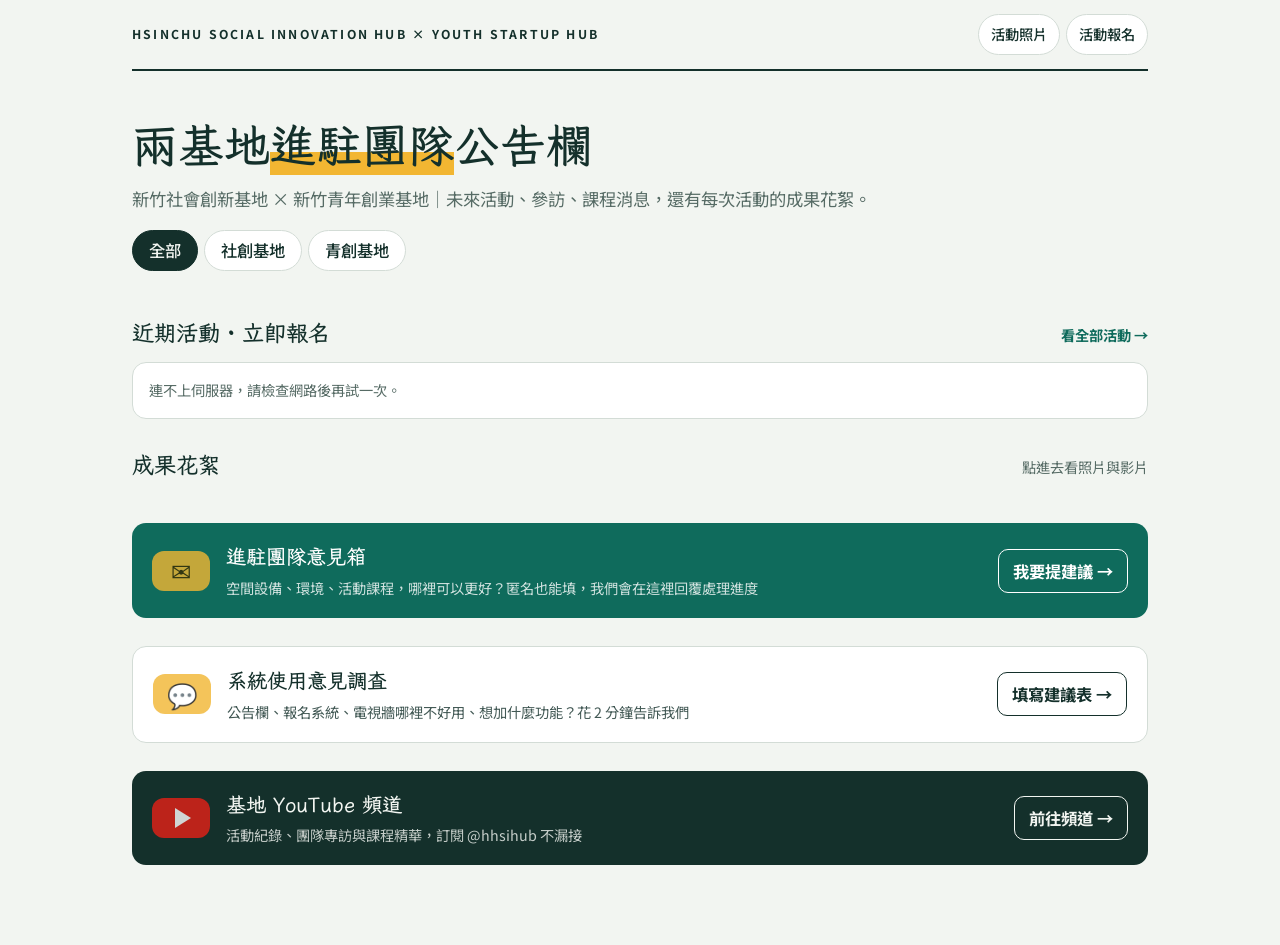
==== commit 776aeb87: "公告欄頁首加「活動照片」按鈕（跳到成果花絮，可在 config.js 改連雲端相簿） Co-Authored-By: Claude Opus 5.5 <noreply@anthropic.com> C" ====
--- a/index.html
+++ b/index.html
@@ -109,7 +109,7 @@
 <div class="wrap">
   <header class="top">
     <div class="brand">HSINCHU SOCIAL INNOVATION HUB × YOUTH STARTUP HUB</div>
-    <nav class="nav"><a href="https://hsh1120201-dev.github.io/activity/" data-actlink>活動報名</a></nav>
+    <nav class="nav"><a href="#h-gal" id="photo-link">活動照片</a><a href="https://hsh1120201-dev.github.io/activity/" data-actlink>活動報名</a></nav>
   </header>
 
   <main>
@@ -186,6 +186,7 @@
   var SITE = window.ACTIVITY_URL || "https://hsh1120201-dev.github.io/activity/", HERE = new URL("./", location.href).href;
   if (/^https:\/\//.test(window.SUGGEST_URL || "")) { $("suggest-link").href = window.SUGGEST_URL; $("sec-suggest").hidden = false; }
   document.querySelectorAll("[data-actlink]").forEach(function (a) { a.href = SITE; });
+  if (/^https:\/\//.test(window.PHOTOS_URL || "")) { $("photo-link").href = window.PHOTOS_URL; $("photo-link").target = "_blank"; $("photo-link").rel = "noopener"; } // 有設定雲端相簿就連過去，沒有就跳到成果花絮
   var NOTE_TYPES = ["團隊活動", "公告", "參訪", "課程"];
 
   function today() { var d = new Date(), p = function (n) { return (n < 10 ? "0" : "") + n; }; return d.getFullYear() + "-" + p(d.getMonth() + 1) + "-" + p(d.getDate()); }
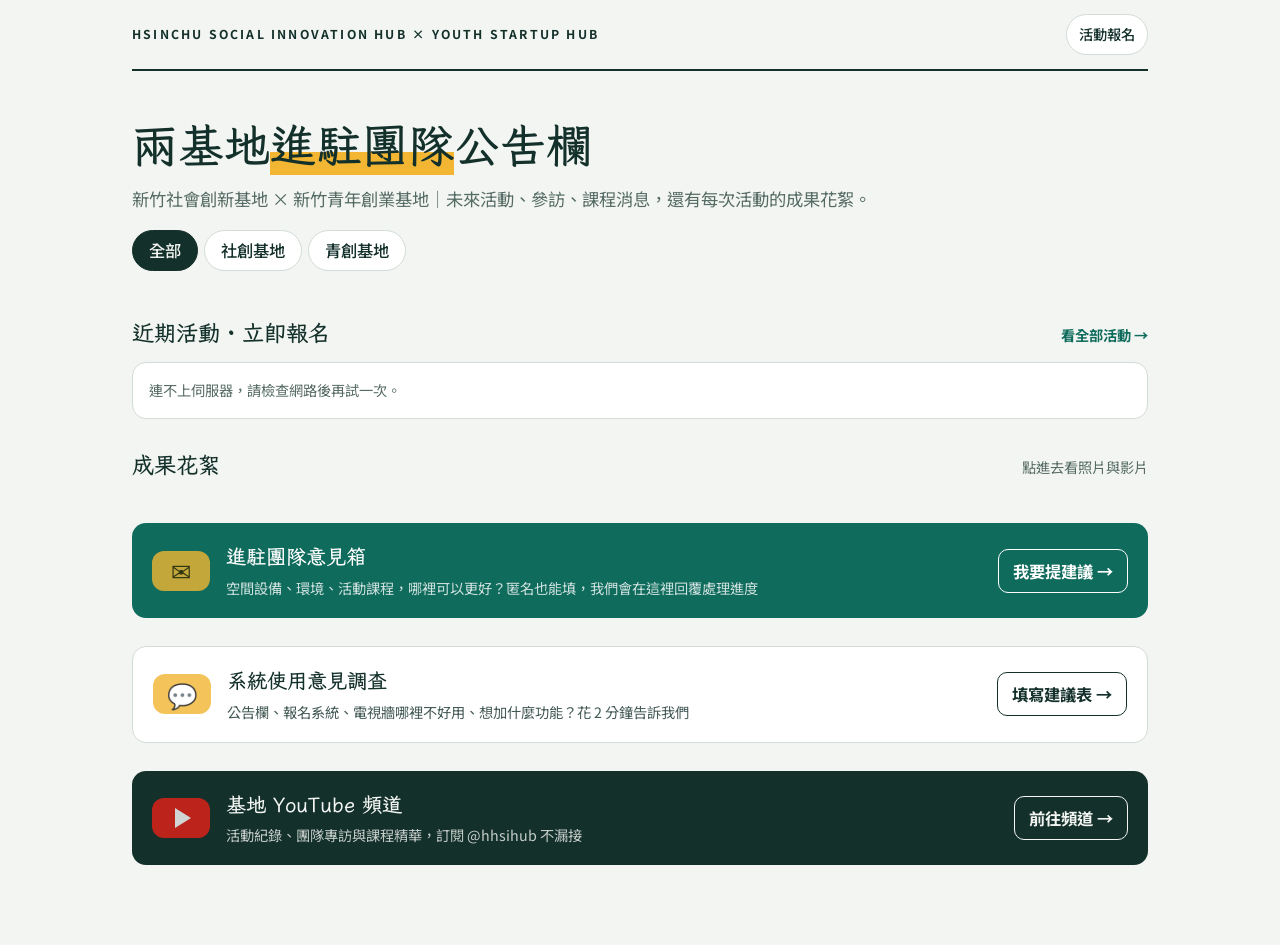
==== commit 7761f32d: "「活動照片」按鈕移到成果花絮視窗（後台每篇可填雲端相簿連結） Co-Authored-By: Claude Opus 5.5 <noreply@anthropic.com> Claude-Sessio" ====
--- a/index.html
+++ b/index.html
@@ -109,7 +109,7 @@
 <div class="wrap">
   <header class="top">
     <div class="brand">HSINCHU SOCIAL INNOVATION HUB × YOUTH STARTUP HUB</div>
-    <nav class="nav"><a href="#h-gal" id="photo-link">活動照片</a><a href="https://hsh1120201-dev.github.io/activity/" data-actlink>活動報名</a></nav>
+    <nav class="nav"><a href="https://hsh1120201-dev.github.io/activity/" data-actlink>活動報名</a></nav>
   </header>
 
   <main>
@@ -186,7 +186,6 @@
   var SITE = window.ACTIVITY_URL || "https://hsh1120201-dev.github.io/activity/", HERE = new URL("./", location.href).href;
   if (/^https:\/\//.test(window.SUGGEST_URL || "")) { $("suggest-link").href = window.SUGGEST_URL; $("sec-suggest").hidden = false; }
   document.querySelectorAll("[data-actlink]").forEach(function (a) { a.href = SITE; });
-  if (/^https:\/\//.test(window.PHOTOS_URL || "")) { $("photo-link").href = window.PHOTOS_URL; $("photo-link").target = "_blank"; $("photo-link").rel = "noopener"; } // 有設定雲端相簿就連過去，沒有就跳到成果花絮
   var NOTE_TYPES = ["團隊活動", "公告", "參訪", "課程"];
 
   function today() { var d = new Date(), p = function (n) { return (n < 10 ? "0" : "") + n; }; return d.getFullYear() + "-" + p(d.getMonth() + 1) + "-" + p(d.getDate()); }
@@ -282,7 +281,7 @@
       (pics.length ? '<div class="pics">' + pics.map(function (u, i) {
         return '<button type="button" data-pic="' + i + '" aria-label="看大圖 第 ' + (i + 1) + ' 張"><img src="' + esc(U.photoUrl(u, 480)) + '" alt="" loading="lazy" referrerpolicy="no-referrer"></button>';
       }).join("") + "</div>" : "") +
-      '<div class="share">' + (p.link ? '<a class="btn" href="' + esc(p.link) + '" target="_blank" rel="noopener">相關連結</a>' : "") +
+      '<div class="share">' + (/^https:\/\//.test(p.album || "") ? '<a class="btn" href="' + esc(p.album) + '" target="_blank" rel="noopener">活動照片</a>' : "") + (p.link ? '<a class="btn" href="' + esc(p.link) + '" target="_blank" rel="noopener">相關連結</a>' : "") +
       '<button class="btn ghost" type="button" data-share="' + esc(p.id) + '">複製這篇花絮的連結</button></div>');
     S.cur = p;
     if (location.hash !== "#p-" + p.id) history.replaceState(null, "", "#p-" + p.id);
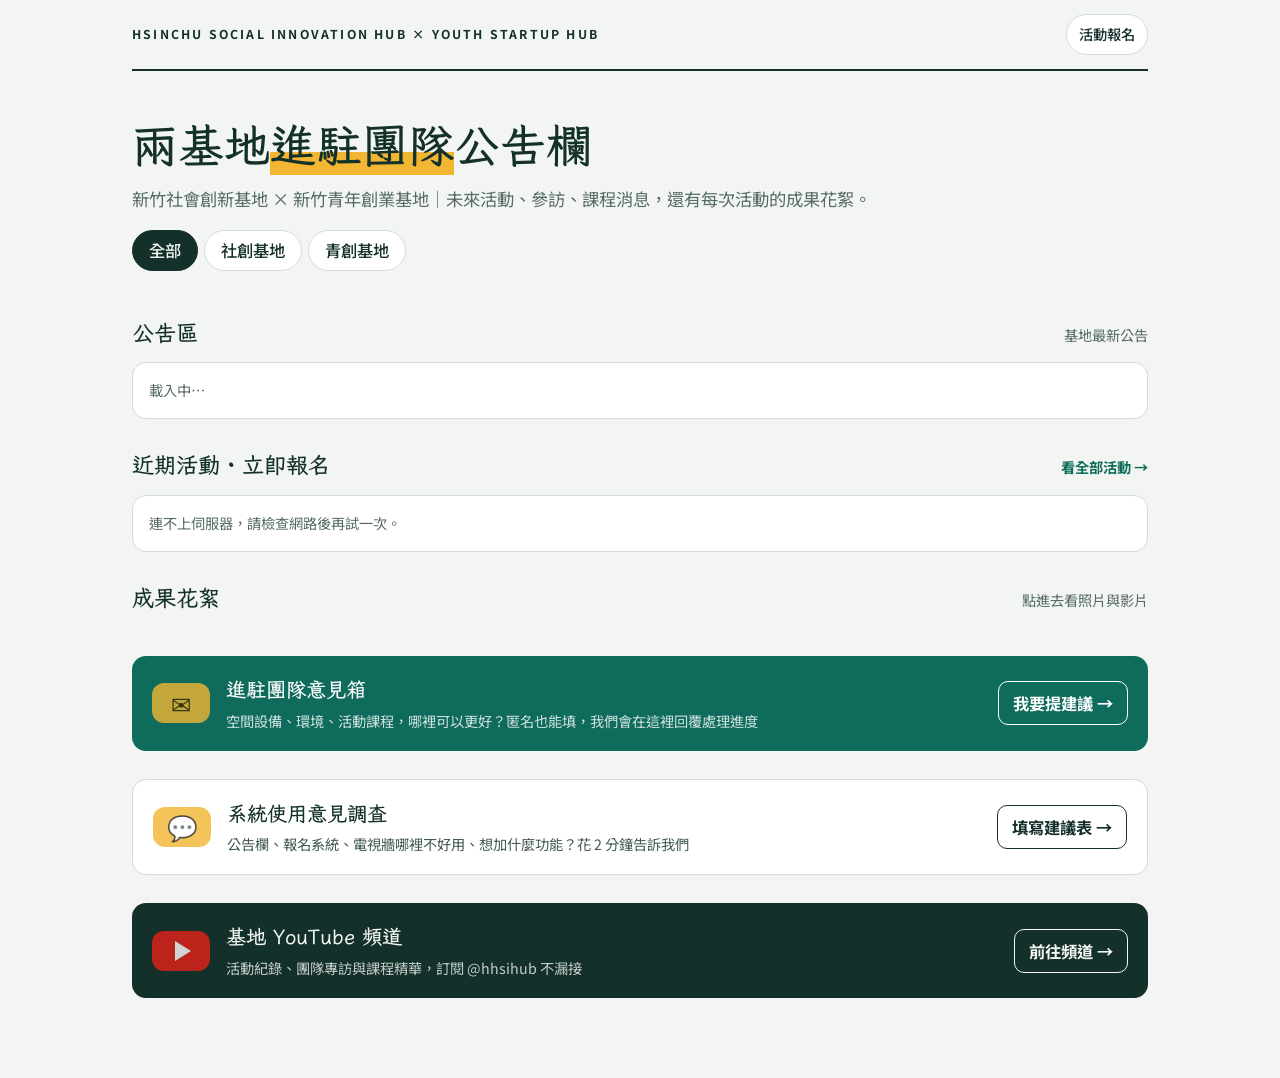
==== commit 5bf35fb7: "公告欄加獨立「公告區」（置頂在前、新到舊，先顯示 5 則） Co-Authored-By: Claude Opus 5.5 <noreply@anthropic.com> Claude-Session" ====
--- a/index.html
+++ b/index.html
@@ -96,8 +96,9 @@
 .share{display:flex;gap:8px;flex-wrap:wrap}
 
 /* 看大圖 */
-.lb{position:fixed;inset:0;z-index:50;background:rgba(0,0,0,.92);display:flex;align-items:center;justify-content:center}
-.lb[hidden]{display:none}
+.lb{position:fixed;inset:0;z-index:50;background:rgba(0,0,0,.92);display:flex;align-items:center;justify-content:center;width:100vw;height:100vh;max-width:none;max-height:none;margin:0;padding:0;border:0}
+.lb:not([open]){display:none}
+.lb::backdrop{background:transparent}
 .lb img{max-width:94vw;max-height:84vh;border-radius:6px;box-shadow:0 10px 40px rgba(0,0,0,.6)}
 .lb button{position:absolute;background:rgba(255,255,255,.14);color:#fff;border:0;border-radius:50%;width:48px;height:48px;font-size:1.375rem;cursor:pointer}
 .lb button:hover{background:rgba(255,255,255,.28)}
@@ -123,8 +124,14 @@
       </div>
     </div>
 
+    <section aria-labelledby="h-ann">
+      <div class="sec-head"><h2 id="h-ann">公告區</h2><small>基地最新公告</small></div>
+      <div id="ann" class="notes"><div class="panel"><p class="note">載入中…</p></div></div>
+      <div id="ann-more" class="showmore" hidden><button class="btn ghost" type="button" data-annmore>看更多公告</button></div>
+    </section>
+
     <section id="sec-notes" aria-labelledby="h-notes" hidden>
-      <div class="sec-head"><h2 id="h-notes">最新公告｜參訪・課程</h2></div>
+      <div class="sec-head"><h2 id="h-notes">參訪・課程・團隊活動</h2></div>
       <div id="notes" class="notes"></div>
     </section>
 
@@ -166,13 +173,13 @@
 </div>
 
 <dialog id="dlg" class="wide" aria-labelledby="dlg-title"><div class="dlg" id="dlg-body"></div></dialog>
-<div id="lb" class="lb" hidden role="dialog" aria-label="照片">
+<dialog id="lb" class="lb" aria-label="照片">
   <img id="lb-img" alt="">
   <button class="c" type="button" data-lb="close" aria-label="關閉">✕</button>
   <button class="p" type="button" data-lb="-1" aria-label="上一張">‹</button>
   <button class="n" type="button" data-lb="1" aria-label="下一張">›</button>
   <div class="cnt" id="lb-cnt"></div>
-</div>
+</dialog>
 <div id="toast" role="status" aria-live="polite"></div>
 
 <script src="config.js?v=20261125b"></script>
@@ -182,11 +189,11 @@
   "use strict";
   var $ = U.$, esc = U.esc;
   var QS = new URLSearchParams(location.search);
-  var S = { acts: [], counts: {}, posts: [], base: /^(社創|青創)$/.test(QS.get("base") || "") ? QS.get("base") : "", galN: 9, lb: null };
+  var S = { acts: [], counts: {}, posts: [], base: /^(社創|青創)$/.test(QS.get("base") || "") ? QS.get("base") : "", galN: 9, annN: 5, lb: null };
   var SITE = window.ACTIVITY_URL || "https://hsh1120201-dev.github.io/activity/", HERE = new URL("./", location.href).href;
   if (/^https:\/\//.test(window.SUGGEST_URL || "")) { $("suggest-link").href = window.SUGGEST_URL; $("sec-suggest").hidden = false; }
   document.querySelectorAll("[data-actlink]").forEach(function (a) { a.href = SITE; });
-  var NOTE_TYPES = ["團隊活動", "公告", "參訪", "課程"];
+  var NOTE_TYPES = ["團隊活動", "參訪", "課程"]; // 「公告」另外放在公告區
 
   function today() { var d = new Date(), p = function (n) { return (n < 10 ? "0" : "") + n; }; return d.getFullYear() + "-" + p(d.getMonth() + 1) + "-" + p(d.getDate()); }
   function addDays(ymd, n) { var m = ymd.split("-"), d = new Date(+m[0], +m[1] - 1, +m[2] + n), p = function (x) { return (x < 10 ? "0" : "") + x; }; return d.getFullYear() + "-" + p(d.getMonth() + 1) + "-" + p(d.getDate()); }
@@ -209,8 +216,21 @@
       return x < y ? -1 : x > y ? 1 : 0;
     });
     $("sec-notes").hidden = !list.length;
-    $("notes").innerHTML = list.map(function (p) {
-      var d = U.dparts(p.date);
+    $("notes").innerHTML = list.map(noteCard).join("");
+  }
+  /* 公告區：類型「公告」，置頂在前，其餘新到舊；先顯示 5 則 */
+  function renderAnn() {
+    var all = S.posts.filter(function (p) { return p.type === "公告" && byBase(p); }).sort(function (a, b) {
+      if (a.pinned !== b.pinned) return a.pinned ? -1 : 1;
+      var x = a.date || a.createdAt || "", y = b.date || b.createdAt || ""; return x > y ? -1 : x < y ? 1 : 0;
+    });
+    $("ann-more").hidden = all.length <= S.annN;
+    $("ann").innerHTML = all.length ? all.slice(0, S.annN).map(noteCard).join("") : '<div class="panel"><p class="note">目前沒有新公告。</p></div>';
+  }
+  function noteCard(p) {
+      var pd = p.date;
+      if (!pd && p.type === "公告" && p.createdAt) { var c = new Date(p.createdAt); if (!isNaN(c)) pd = c.getFullYear() + "-" + ("0" + (c.getMonth() + 1)).slice(-2) + "-" + ("0" + c.getDate()).slice(-2); } // 公告沒填日期就用張貼日
+      var d = U.dparts(pd);
       return '<article class="notice' + (p.pinned ? " pin" : "") + '"><div class="date"><b>' + esc(d.md) + "</b><i>" + esc(d.wd) + "</i></div>" +
         '<div class="body"><div class="tags"><span class="k t-' + esc(p.type) + '">' + esc(p.type) + "</span>" + baseTag(p.base) + (p.pinned ? '<span class="chip">置頂</span>' : "") + "</div>" +
         '<div class="t">' + esc(p.title) + "</div>" +
@@ -218,7 +238,6 @@
         (p.body ? '<p class="txt">' + esc(p.body) + "</p>" : "") +
         '<div class="row">' + (p.body && p.body.length > 90 ? '<button class="more" type="button" data-expand>看全文</button>' : "") +
         (p.link ? '<a class="btn sm" href="' + esc(p.link) + '" target="_blank" rel="noopener">' + (p.link.indexOf(SITE) === 0 ? "我要報名" : "查看詳情") + "</a>" : "") + "</div></div></article>";
-    }).join("");
   }
 
   /* 近期活動：報名系統裡「報名中」的活動，日期由近到遠 */
@@ -253,19 +272,19 @@
     $("gal-more").hidden = all.length <= S.galN;
     if (!list.length) { $("gal").innerHTML = '<div class="panel" style="grid-column:1/-1"><p class="note">成果花絮整理中，活動照片和影片很快就會放上來！</p></div>'; return; }
     $("gal").innerHTML = list.map(function (p) {
-      var c = cover(p), nPic = (p.photos || []).length, nVid = (p.youtube || []).filter(U.ytId).length, d = U.dparts(p.date);
+      var c = cover(p), nPic = (p.photos || []).length, nVid = (p.youtube || []).filter(U.ytId).length, d = U.dparts(p.date), dr = U.drange(p.date, p.endDate);
       return '<button type="button" class="story" data-story="' + esc(p.id) + '"><div class="cover">' +
         (c ? '<img src="' + esc(c) + '" alt="" loading="lazy" referrerpolicy="no-referrer">' : '<span class="ph"><b>' + esc(d.md || "花絮") + "</b></span>") +
         (!nPic && nVid ? '<span class="play"><i></i></span>' : "") +
         '<span class="badge">' + (nPic ? "<span>📷 " + nPic + " 張</span>" : "") + (nVid ? '<span class="yt">▶ 影片</span>' : "") + "</span></div>" +
-        '<div class="in"><div class="tags">' + baseTag(p.base) + (p.date ? '<span class="cnt">' + esc(d.full) + "</span>" : "") + "</div>" +
+        '<div class="in"><div class="tags">' + baseTag(p.base) + (p.date ? '<span class="cnt">' + esc(dr) + "</span>" : "") + "</div>" +
         '<div class="t">' + esc(p.title) + "</div>" + (p.body ? '<div class="m">' + esc(p.body) + "</div>" : "") + "</div></button>";
     }).join("");
   }
 
   function render() {
     document.querySelectorAll("[data-base]").forEach(function (b) { b.setAttribute("aria-pressed", String(b.dataset.base === S.base)); });
-    renderNotes(); renderActs(); renderGal();
+    renderAnn(); renderNotes(); renderActs(); renderGal();
   }
 
   function openStory(id) {
@@ -273,7 +292,7 @@
     if (!p) return;
     var vids = (p.youtube || []).map(U.ytId).filter(Boolean), pics = p.photos || [];
     U.showDlg(U.head(p.title) +
-      '<div class="tags">' + baseTag(p.base) + (p.date ? '<span class="cnt">' + esc(U.dparts(p.date).full) + "</span>" : "") + "</div>" +
+      '<div class="tags">' + baseTag(p.base) + (p.date ? '<span class="cnt">' + esc(U.drange(p.date, p.endDate)) + "</span>" : "") + "</div>" +
       (p.body ? '<p class="story-txt">' + esc(p.body) + "</p>" : "") +
       (vids.length ? '<div class="vids">' + vids.map(function (v) {
         return '<div class="vid"><iframe src="https://www.youtube-nocookie.com/embed/' + v + '?rel=0" title="' + esc(p.title) + ' 影片" allow="accelerometer; autoplay; clipboard-write; encrypted-media; gyroscope; picture-in-picture" allowfullscreen loading="lazy"></iframe></div>';
@@ -292,12 +311,12 @@
     S.lb = (i + pics.length) % pics.length;
     $("lb-img").src = U.photoUrl(pics[S.lb], 1600);
     $("lb-cnt").textContent = (S.lb + 1) + " / " + pics.length;
-    $("lb").hidden = false;
-  }
-  function closePic() { $("lb").hidden = true; $("lb-img").removeAttribute("src"); S.lb = null; }
+    var lb = $("lb"); if (!lb.open) { try { lb.showModal(); } catch (e) { lb.setAttribute("open", ""); } } // 開在花絮視窗上面
+  }
+  function closePic() { var lb = $("lb"); if (lb.open) { try { lb.close(); } catch (e) { lb.removeAttribute("open"); } } $("lb-img").removeAttribute("src"); S.lb = null; }
 
   document.addEventListener("click", function (e) {
-    var t = e.target.closest("[data-base],[data-story],[data-close],[data-pic],[data-lb],[data-more],[data-expand],[data-share]");
+    var t = e.target.closest("[data-base],[data-story],[data-close],[data-pic],[data-lb],[data-more],[data-annmore],[data-expand],[data-share]");
     if (!t) { if (e.target === $("dlg")) U.closeDlg(); else if (e.target === $("lb")) closePic(); return; }
     var d = t.dataset;
     if (d.base !== undefined) { S.base = d.base; render(); }
@@ -306,6 +325,7 @@
     else if (d.pic !== undefined) showPic(+d.pic);
     else if (d.lb !== undefined) { if (d.lb === "close") closePic(); else showPic(S.lb + +d.lb); }
     else if (d.more !== undefined) { S.galN += 9; renderGal(); }
+    else if (d.annmore !== undefined) { S.annN += 10; renderAnn(); }
     else if (d.expand !== undefined) { var x = t.closest(".body").querySelector(".txt"); x.classList.toggle("all"); t.textContent = x.classList.contains("all") ? "收起" : "看全文"; }
     else if (d.share !== undefined) {
       var url = HERE + "#p-" + d.share;
